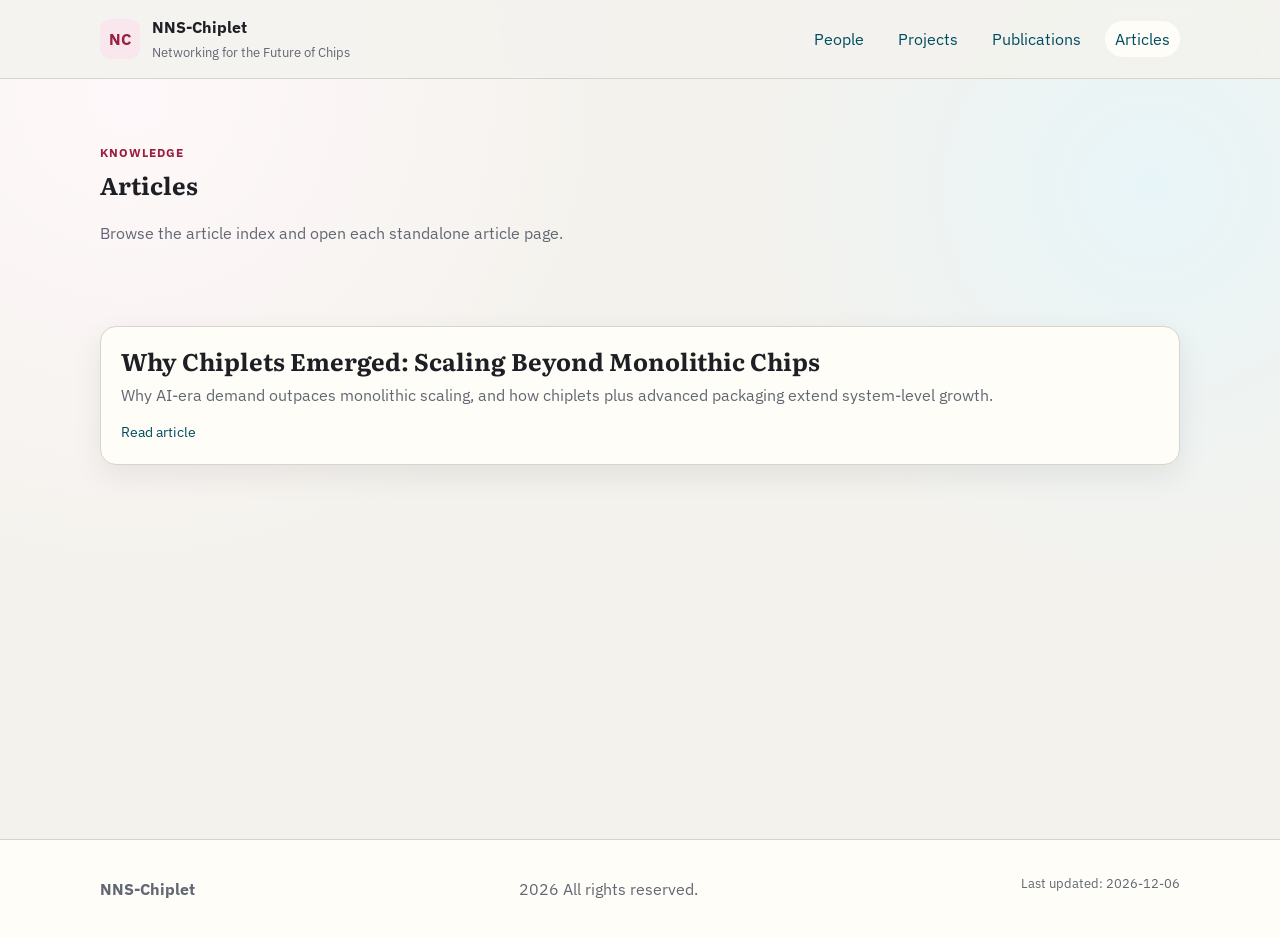
==== articles.html @ 3a331a62 "article" ====
<!doctype html>
<html lang="zh-CN">
  <head>
    <meta charset="UTF-8" />
    <meta name="viewport" content="width=device-width, initial-scale=1.0" />
    <title>Articles | NNS-Chiplet</title>
    <meta name="description" content="Blog-style technical articles from the NNS-Chiplet team." />
    <link rel="preconnect" href="https://fonts.googleapis.com" />
    <link rel="preconnect" href="https://fonts.gstatic.com" crossorigin />
    <link
      href="https://fonts.googleapis.com/css2?family=IBM+Plex+Sans:wght@300;400;500;700&family=Literata:opsz,wght@7..72,500;7..72,700&display=swap"
      rel="stylesheet"
    />
    <link rel="stylesheet" href="./assets/css/style.css" />
  </head>
  <body data-page="articles">
    <header class="site-header">
      <div class="wrap nav-wrap">
        <a class="brand" href="./index.html">
          <span class="brand-mark">NC</span>
          <span class="brand-text">
            <strong>NNS-Chiplet</strong>
            <small>Networking for the Future of Chips</small>
          </span>
        </a>
        <nav class="main-nav" aria-label="主导航">
          <a href="./people.html">People</a>
          <a href="./projects.html">Projects</a>
          <a href="./publications.html">Publications</a>
          <a href="./articles.html" aria-current="page">Articles</a>
        </nav>
      </div>
    </header>

    <main class="subpage-main">
      <section class="subpage-hero">
        <div class="wrap">
          <p class="eyebrow">Knowledge</p>
          <h1>Articles</h1>
          <p class="lead">Browse the article index and open each standalone article page.</p>
        </div>
      </section>

      <section class="panel">
        <div class="wrap">
          <div id="articles-container" class="article-stack"></div>
        </div>
      </section>
    </main>

    <footer class="site-footer">
      <div class="wrap footer-grid">
        <p><strong>NNS-Chiplet</strong></p>
        <p><span id="copyright-year"></span> All rights reserved.</p>
        <p class="footer-muted">Last updated: <span id="last-modified"></span></p>
      </div>
    </footer>

    <script src="./assets/js/data.js"></script>
    <script src="./assets/js/site.js"></script>
  </body>
</html>
---- assets/css/style.css ----
:root {
  --bg: #f4f2ed;
  --paper: #fffdf7;
  --ink: #1d1f24;
  --muted: #626774;
  --line: #d8d4ca;
  --brand: #9a1f40;
  --brand-soft: #f8e8ee;
  --accent: #004d61;
  --radius: 16px;
  --shadow: 0 10px 30px rgba(29, 31, 36, 0.08);
}

* {
  box-sizing: border-box;
}

html,
body {
  margin: 0;
  padding: 0;
}

body {
  font-family: "IBM Plex Sans", "Segoe UI", sans-serif;
  color: var(--ink);
  line-height: 1.65;
  background:
    radial-gradient(circle at 10% 10%, #fff8fa 0, transparent 35%),
    radial-gradient(circle at 90% 20%, #e8f5f8 0, transparent 30%),
    var(--bg);
}

h1,
h2,
h3 {
  font-family: "Literata", Georgia, serif;
  line-height: 1.2;
  margin-top: 0;
}

a {
  color: var(--accent);
  text-decoration: none;
}

a:hover {
  text-decoration: underline;
}

.wrap {
  width: min(1080px, 92vw);
  margin: 0 auto;
}

.site-header {
  position: sticky;
  top: 0;
  z-index: 5;
  backdrop-filter: blur(8px);
  background: rgba(244, 242, 237, 0.84);
  border-bottom: 1px solid var(--line);
}

.nav-wrap {
  display: flex;
  align-items: center;
  justify-content: space-between;
  min-height: 78px;
  gap: 18px;
}

.brand {
  display: flex;
  gap: 12px;
  align-items: center;
  text-decoration: none;
  color: inherit;
}

.brand-mark {
  width: 40px;
  height: 40px;
  border-radius: 10px;
  display: grid;
  place-items: center;
  background: var(--brand-soft);
  color: var(--brand);
  font-weight: 700;
}

.brand-text {
  display: grid;
  gap: 1px;
}

.brand-text small {
  color: var(--muted);
}

.main-nav {
  display: flex;
  flex-wrap: wrap;
  gap: 14px;
}

.main-nav a {
  padding: 5px 10px;
  border-radius: 999px;
  transition: all 0.2s ease;
}

.main-nav a[aria-current="page"],
.main-nav a:hover {
  background: var(--paper);
  text-decoration: none;
}

.hero {
  padding: 72px 0 48px;
}

.hero-grid {
  display: grid;
  grid-template-columns: 2fr 1fr;
  gap: 24px;
}

.eyebrow {
  color: var(--brand);
  letter-spacing: 0.08em;
  text-transform: uppercase;
  font-size: 12px;
  margin-bottom: 8px;
  font-weight: 700;
}

.lead {
  color: var(--muted);
  max-width: 62ch;
}

.hero-actions {
  margin-top: 24px;
  display: flex;
  flex-wrap: wrap;
  gap: 12px;
}

.btn {
  display: inline-block;
  border-radius: 999px;
  padding: 10px 16px;
  font-weight: 600;
  text-decoration: none;
}

.btn-solid {
  color: #ffffff;
  background: var(--brand);
}

.btn-ghost {
  color: var(--accent);
  border: 1px solid var(--line);
  background: var(--paper);
}

.hero-card {
  background: var(--paper);
  border: 1px solid var(--line);
  border-radius: var(--radius);
  box-shadow: var(--shadow);
  padding: 22px;
}

.quick-links {
  margin: 0;
  padding-left: 18px;
  display: grid;
  gap: 10px;
}

.panel {
  padding: 46px 0;
}

.panel.alt {
  background: rgba(255, 255, 255, 0.45);
  border-top: 1px solid var(--line);
  border-bottom: 1px solid var(--line);
}

.item-list,
.logo-list {
  margin: 0;
  padding-left: 18px;
  display: grid;
  gap: 10px;
}

.item-list li,
.logo-list li {
  padding-left: 4px;
}

.news-grid,
.people-groups {
  display: grid;
  gap: 22px;
}

.news-year,
.people-group {
  background: var(--paper);
  border: 1px solid var(--line);
  border-radius: var(--radius);
  box-shadow: var(--shadow);
  padding: 18px 20px;
}

.news-year h3,
.people-group h2 {
  margin-bottom: 10px;
}

.news-year ul,
.people-group ul {
  margin: 0;
  padding-left: 20px;
  display: grid;
  gap: 8px;
}

.subpage-main {
  min-height: calc(100vh - 160px);
}

.subpage-hero {
  padding: 52px 0 18px;
}

.site-footer {
  margin-top: 20px;
  border-top: 1px solid var(--line);
  background: var(--paper);
}

.footer-muted {
  font-size: 0.8rem;
  color: var(--muted);
}

.footer-grid {
  padding: 20px 0;
  display: flex;
  flex-wrap: wrap;
  justify-content: space-between;
  gap: 12px;
  color: var(--muted);
}

@media (max-width: 860px) {
  .hero-grid {
    grid-template-columns: 1fr;
  }

  .nav-wrap {
    align-items: flex-start;
    padding: 12px 0;
    flex-direction: column;
  }
}

/* People cards */
.people-list {
  list-style: none;
  padding: 0;
  margin: 0;
  display: flex;
  flex-direction: column;
  gap: 20px;
}

.person-card {
  display: flex;
  align-items: center;
  gap: 20px;
}

.person-photo {
  width: 80px;
  height: 80px;
  object-fit: cover;
  border-radius: 50%;
  border: 2px solid var(--line);
  flex-shrink: 0;
}

.person-info {
  display: flex;
  flex-direction: column;
  gap: 4px;
}

.person-info a {
  display: block;
  font-weight: 500;
}

.person-role {
  display: block;
  font-size: 0.875rem;
  color: var(--muted);
}

/* Publications */
.pub-list {
  list-style: disc;
  padding-left: 1.25rem;
  display: flex;
  flex-direction: column;
  gap: 20px;
}

.pub-item {
  display: flex;
  flex-direction: column;
  gap: 4px;
}

.pub-title {
  font-weight: 700;
  color: var(--ink);
}

.pub-authors {
  font-size: 0.9rem;
  color: var(--muted);
}

.pub-venue {
  font-size: 0.9rem;
  color: var(--muted);
}

.pub-actions {
  display: flex;
  gap: 8px;
  margin-top: 4px;
  flex-wrap: wrap;
}

.pub-btn {
  display: inline-flex;
  align-items: center;
  gap: 4px;
  padding: 3px 10px;
  border: 1.5px solid var(--accent);
  border-radius: 6px;
  font-size: 0.8rem;
  color: var(--accent);
  text-decoration: none;
  transition: background 0.15s, color 0.15s;
}

.pub-btn:hover {
  background: var(--accent);
  color: #fff;
  text-decoration: none;
}

/* Hero logo */
.hero-logo {
  max-height: 48px;
  max-width: 160px;
  width: auto;
  display: block;
  margin-bottom: 16px;
  border-radius: 6px;
  object-fit: contain;
}

/* Brand logo in header */
.brand-logo {
  height: 48px;
  width: auto;
  object-fit: contain;
  display: block;
}

/* Recruitment section */
.recruitment-banner {
  background: linear-gradient(135deg, var(--brand-soft) 0%, rgba(255, 237, 245, 0.6) 100%);
  border-left: 4px solid var(--brand);
  padding: 24px;
  border-radius: 8px;
}

.recruitment-banner h2 {
  color: var(--brand);
  margin-top: 0;
}

.recruitment-banner p {
  margin: 12px 0;
  line-height: 1.7;
}

.recruitment-list {
  list-style: none;
  padding-left: 0;
  display: flex;
  flex-wrap: wrap;
  gap: 16px;
  margin: 16px 0;
}

.recruitment-list li {
  background: white;
  border: 1px solid var(--brand);
  color: var(--brand);
  padding: 8px 14px;
  border-radius: 20px;
  font-weight: 500;
}

.recruitment-contact {
  font-size: 0.95rem;
  color: var(--brand);
  font-weight: 500;
}

/* Articles page */
.article-stack {
  display: grid;
  gap: 24px;
}

.article-entry {
  background: var(--paper);
  border: 1px solid var(--line);
  border-radius: var(--radius);
  box-shadow: var(--shadow);
  padding: 20px;
}

.article-entry h2 {
  margin-bottom: 6px;
}

.article-entry h2 a {
  color: var(--ink);
}

.article-meta {
  margin: 0 0 10px;
  color: var(--muted);
}

.article-raw-link {
  display: inline-block;
  margin-right: 12px;
  font-size: 0.9rem;
}
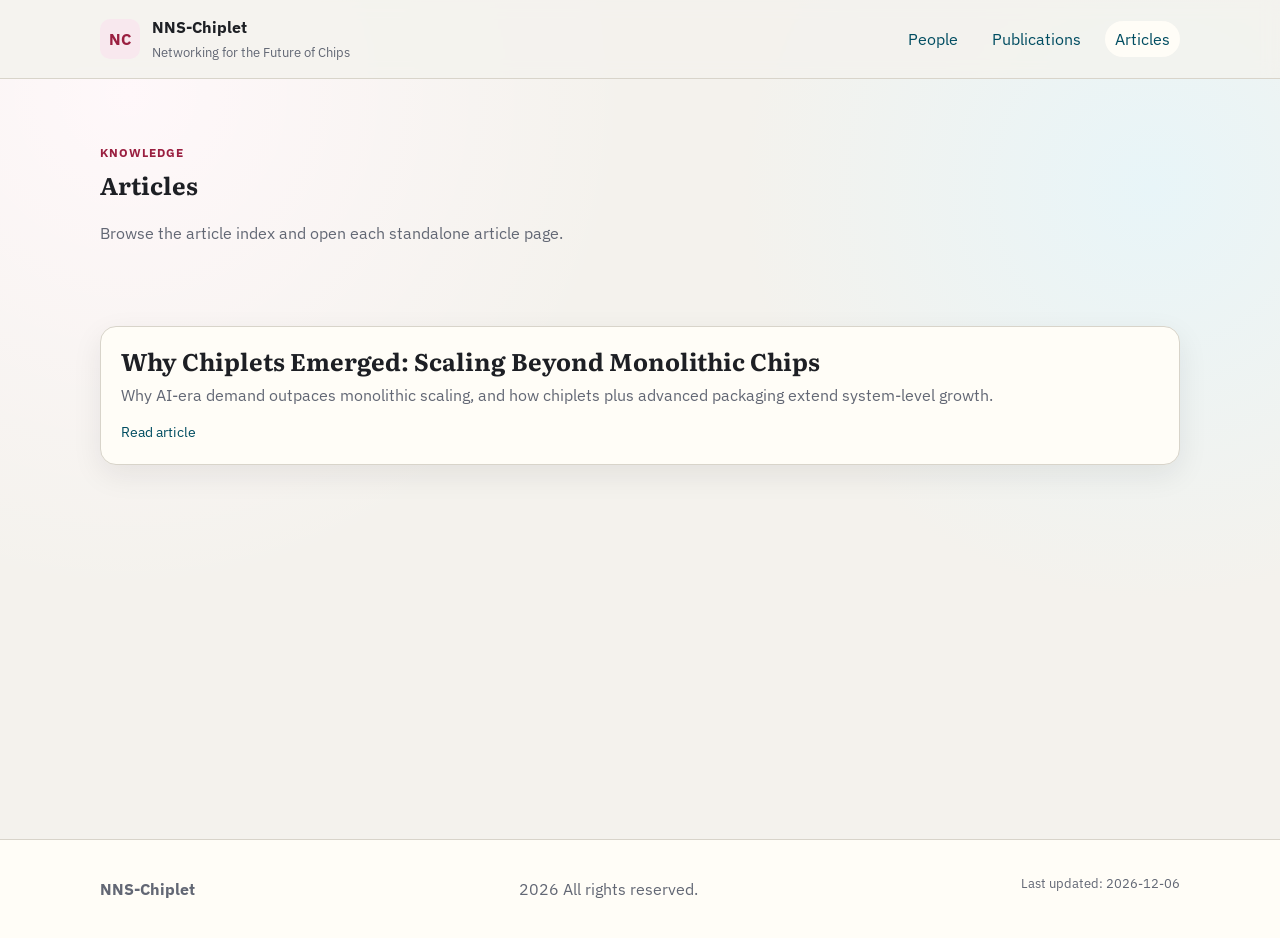
==== commit 860355dc: "update" ====
--- a/articles.html
+++ b/articles.html
@@ -25,7 +25,6 @@
         </a>
         <nav class="main-nav" aria-label="主导航">
           <a href="./people.html">People</a>
-          <a href="./projects.html">Projects</a>
           <a href="./publications.html">Publications</a>
           <a href="./articles.html" aria-current="page">Articles</a>
         </nav>
